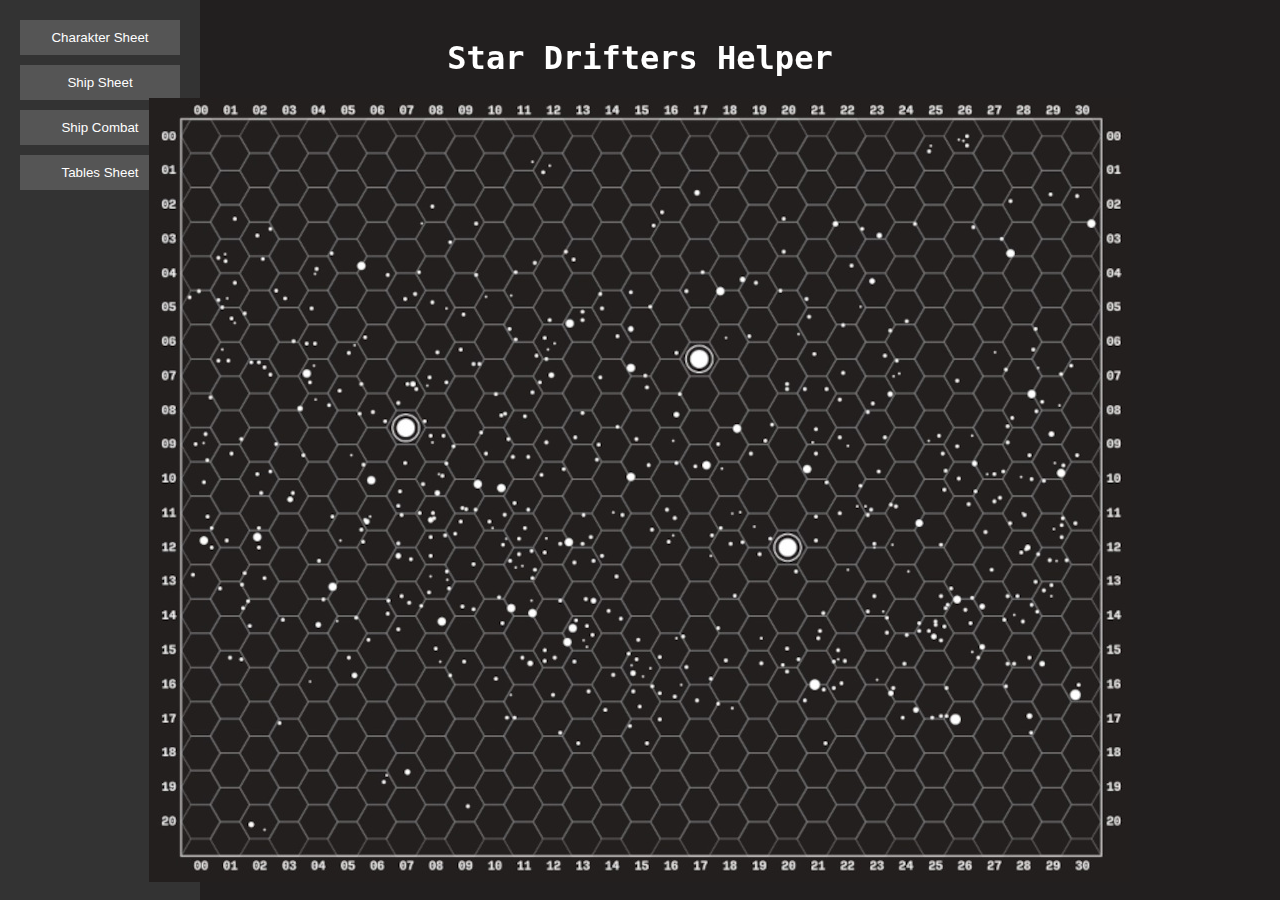
==== index.html @ e23588c6 "ship sheet added" ====
<!DOCTYPE html>
<html lang="de">
  <head>
    <meta charset="UTF-8" />
    <meta name="viewport" content="width=device-width, initial-scale=1.0" />
    <title>Star Drifters Helper</title>
    <link rel="stylesheet" href="styles.css" />
  </head>
  <body>
    <div class="menu-bar">
      <button class="menu-btn" data-sheet="charSheet">Charakter Sheet</button>
      <button class="menu-btn" data-sheet="shipSheet">Ship Sheet</button>
      <button class="menu-btn" data-sheet="shipCombat">Ship Combat</button>
      <button class="menu-btn" data-sheet="tablesSheet">Tables Sheet</button>
    </div>

    <div id="charSheet" class="sheet-window">
      <!-- Inhalt für das Charakter Sheet -->
      <div id="head">
        <div id="titel">
          <span>Star Drifter</span>
        </div>
        <div class="charname">
          <label for="charName">NAME:</label>
          <input type="text" id="charName" name="charName" />
        </div>
        <div id="sheetTitel">
          <span>Character Sheet</span>
        </div>
      </div>

      <!-- Health Abschnitt -->
      <div class="char-section">
        <div class="health">
          <div class="char-values" data-group="health">
            <div id="healthmarker"></div>
          </div>
        </div>
      </div>

      <!-- Mind & Destiny Abschnitt -->
      <div class="mind-destiny">
        <!-- Mind Abschnitt -->
        <div class="char-values" data-group="mind">
          <div id="mindmarker"></div>
        </div>

        <!-- Destiny Abschnitt -->
        <div class="char-values" data-group="destiny">
          <div id="destinymarker"></div>
        </div>
      </div>

      <!-- Notoriety, Weapons & Auxilliary Abschnitt -->
      <div class="notoriety-weapons-auxilliary">
        <div class="notoriety-weapons">
          <div class="char-values" data-group="notoriety">
            <div id="notorietymarker"></div>
          </div>
          <div class="weapons">
            <div class="weapon-input">
              <input type="text" id="weaponA" name="weaponA" />
              <input type="text" id="weaponB" name="weaponB" />
            </div>
            <div id="defaultWeaponMarker"></div>
            <div id="weaponAMarker"></div>
            <div id="weaponBMarker"></div>
          </div>
        </div>
        <div class="auxilliary">
          <div class="auxNameInputs">
            <input type="text" id="auxilliaryA" name="auxilliaryA" />
            <input type="text" id="auxilliaryB" name="auxilliaryB" />
            <input type="text" id="auxilliaryC" name="auxilliaryC" />
            <input type="text" id="auxilliaryD" name="auxilliaryD" />
            <input type="text" id="auxilliaryE" name="auxilliaryE" />
          </div>
          <div class="auxEventInputs">
            <input type="text" id="auxilliaryEventA" name="auxilliaryEventA" />
            <input type="text" id="auxilliaryEventB" name="auxilliaryEventB" />
            <input type="text" id="auxilliaryEventC" name="auxilliaryEventC" />
            <input type="text" id="auxilliaryEventD" name="auxilliaryEventD" />
            <input type="text" id="auxilliaryEventE" name="auxilliaryEventE" />
          </div>
        </div>
      </div>
      <div class="lucre">
        <div id="lucremarkerA"></div>
        <div id="lucremarkerB"></div>
        <div id="lucremarkerC"></div>
      </div>
      <div class="starpoints">
        <div id="starpointsmarkerA"></div>
        <div id="starpointsmarkerB"></div>
      </div>
    </div>

    <div id="shipSheet" class="sheet-window">
      <!-- Inhalt für das Ship Sheet -->
      <div class="shipsheet">
        <input type="text" id="shipname" />
        <div id="hulldmgMarker"></div>
        <div id="cannonsMarker"></div>
        <div id="thrusterMarker"></div>
        <div id="fuelcellMarker"></div>
        <div class="soiHexInputs">
          <input type="text" id="soiHexInputA" />
          <input type="text" id="soiHexInputB" />
          <input type="text" id="soiHexInputC" />
          <input type="text" id="soiHexInputD" />
          <input type="text" id="soiHexInputE" />
        </div>
        <div class="soiNameInputs">
          <input type="text" id="soiNameInputA" />
          <input type="text" id="soiNameInputB" />
          <input type="text" id="soiNameInputC" />
          <input type="text" id="soiNameInputD" />
          <input type="text" id="soiNameInputE" />
        </div>
        <div class="soiEventNrInputs">
          <input type="text" id="soiEventNrInputA" />
          <input type="text" id="soiEventNrInputB" />
          <input type="text" id="soiEventNrInputC" />
          <input type="text" id="soiEventNrInputD" />
          <input type="text" id="soiEventNrInputE" />
        </div>
      </div>
    </div>

    <div id="shipCombat" class="sheet-window">
      <!-- Inhalt für Ship Combat -->
    </div>

    <div id="tablesSheet" class="sheet-window">
      <!-- Inhalt für Tables Sheet -->
    </div>

    <div id="hexfield">
      <h1>Star Drifters Helper</h1>
      <img src="img/grid.jpg" alt="Hexfeld" />
      <div id="marker"></div>
    </div>

    <div id="contextMenu" class="context-menu" style="display: none">
      <ul>
        <li id="placeShip">Positioniere Raumschiff</li>
        <li id="placeStation">Positioniere Point of Interest</li>
        <!-- Weitere Menüpunkte hier hinzufügen -->
      </ul>
    </div>

    <script src="script.js"></script>
  </body>
</html>
---- styles.css ----
body,
      html {
        font-family: monospace;
        font-size: large;
        height: 100%;
        margin: 0;
        display: flex;
        justify-content: center;
        align-items: center;
        background-color: #221f1f;
        overflow: hidden;
      }
      #hexfield {
        position: absolute;
        cursor: pointer;
        display: flex;
        flex-wrap: wrap;
        justify-content: center;
        color: white;     
      }
      #marker {
        position: absolute;
        width: 60px;
        height: 60px;
        background-image: url("./img/spaceship.png");
        background-size: cover;
        visibility: hidden;
        pointer-events: none;
      }

      #healthmarker {
        position: absolute;
        width: 80px;
        height: 80px;
        background-image: url("./img/marker.png");
        background-size: cover;
        visibility: hidden;
        pointer-events: none;
      }

      #mindmarker {
        position: absolute;
        width: 30px;
        height: 30px;
        background-image: url("./img/marker.png");
        background-size: cover;
        visibility: hidden;
        pointer-events: none;
      }

      #destinymarker {
        position: absolute;
        width: 30px;
        height: 30px;
        background-image: url("./img/marker.png");
        background-size: cover;
        visibility: hidden;
        pointer-events: none;
      }

      #notorietymarker {
        position: absolute;
        width: 30px;
        height: 30px;
        background-image: url("./img/marker.png");
        background-size: cover;
        visibility: hidden;
        pointer-events: none;
      }

      #defaultWeaponMarker {
        position: absolute;
        width: 30px;
        height: 30px;
        background-image: url("./img/marker.png");
        background-size: cover;
        visibility: hidden;
        pointer-events: none;
      }

      #weaponAMarker {
        position: absolute;
        width: 30px;
        height: 30px;
        background-image: url("./img/marker.png");
        background-size: cover;
        visibility: hidden;
        pointer-events: none;
      }

      #weaponBMarker {
        position: absolute;
        width: 30px;
        height: 30px;
        background-image: url("./img/marker.png");
        background-size: cover;
        visibility: hidden;
        pointer-events: none;
      }

      #lucremarkerA {
        position: absolute;
        width: 30px;
        height: 30px;
        background-image: url("./img/marker.png");
        background-size: cover;
        visibility: hidden;
        pointer-events: none;
      }

      #lucremarkerB {
        position: absolute;
        width: 30px;
        height: 30px;
        background-image: url("./img/marker.png");
        background-size: cover;
        visibility: hidden;
        pointer-events: none;
      }

      #lucremarkerC {
        position: absolute;
        width: 30px;
        height: 30px;
        background-image: url("./img/marker.png");
        background-size: cover;
        visibility: hidden;
        pointer-events: none; 
      }

      #starpointsmarkerA {
        position: absolute;
        width: 30px;
        height: 30px;
        background-image: url("./img/marker.png");
        background-size: cover;
        visibility: hidden;
        pointer-events: none; 
      }

      #starpointsmarkerB {
        position: absolute;
        width: 30px;
        height: 30px;
        background-image: url("./img/marker.png");
        background-size: cover;
        visibility: hidden;
        pointer-events: none; 
      }

      .context-menu {
        position: absolute;
        z-index: 1000;
        width: 200px;
        background: white;
        border: 1px solid #ccc;
        box-shadow: 2px 2px 5px #888;
      }
      
      .context-menu ul {
        list-style: none;
        padding: 0;
        margin: 0;
      }
      
      .context-menu ul li {
        padding: 10px;
        cursor: pointer;
      }
      
      .context-menu ul li:hover {
        background-color: #f7f7f7;
      }
      
      .menu-bar {
        position: fixed;
        left: 0;
        top: 0;
        width: 200px; /* Breite der Menüleiste */
        height: 100%;
        background-color: #333; /* Hintergrundfarbe der Menüleiste */
        padding: 20px;
        box-sizing: border-box;
      }
      
      .menu-btn {
        display: block;
        padding: 10px;
        margin-bottom: 10px;
        color: white;
        background-color: #555;
        border: none;
        width: 100%;
        box-sizing: border-box;
        cursor: pointer;
      }
      
      .menu-btn:hover {
        background-color: #777;
      }
      
      .sheet-window {
        display: none; /* standardmäßig versteckt */
        position: fixed;
        left: 50%;
        top: 50%;
        transform: translate(-50%, -50%);
        width: 720px;
        height: 80%;
        background-color: white;
        border: 1px solid #ccc;
        box-shadow: 2px 2px 10px rgba(0,0,0,0.5);
        padding: 20px;
        box-sizing: border-box;
        z-index: 10;
        overflow: auto; /* Falls der Inhalt zu groß ist */
      }
      
      #head {
        width: 660px;
        display: flex;
        justify-content: space-between;
      }

      .sheet-window .health {
        background-image: url('./img/health.png');
        background-size: cover;
        position: relative;
        height: 260px;
        width: 676px;
      }

      
      .mind-destiny {
        display: flex;   
        width: 100%;  
      }

      .char-values[data-group="mind"] {
        flex: 1;
        background-image: url('./img/mind.png');
        background-size: cover;
        position: relative;
        height: 100px;
        width: 50%;
      }

      .char-values[data-group="destiny"] {
        flex: 1;
        background-image: url('./img/destiny.png');
        background-size: cover;
        position: relative;
        height: 100px;
        width: 50%;
      }

      .notoriety-weapons-auxilliary {
        display: flex;   
        width: 100%;  
      }

      .notoriety-weapons {
        display: flex;
        flex-direction: column;
        width: 50%;
        padding-left: 1px;
      }

      .char-values[data-group="notoriety"] {
        background-image: url('./img/notoriety.png');
        background-size: cover;
        position: relative;
        height: 100px;
        width: 100%;
      }
      
      .weapons {
        display: flex;
        flex-direction: column;
        margin-left: 1px;
        background-image: url('./img/weapons.png');
        background-size: cover;
        position: relative;
        height: 164px;
        width: 100%;
      }

      .weapon-input {
        position: relative;
        top: 64%;
        left: 26.5%;
        transform: translate(-50%, -50%);
        gap: 17px;
        display: flex;
        flex-direction: column;
        width: 36%;
      }

      .auxilliary {
        background-image: url('./img/auxilliary.png');
        background-size: cover;
        position: relative;
        display: flex;
        flex-direction: row;
        width: 48.9%;
        height: 263px;
      }

      .auxNameInputs {
        position: relative;
        top: 68%;
        left: 30%;
        transform: translate(-50%, -50%);
        gap: 21px;
        display: flex;
        flex-direction: column;
        width: 42%;
      }

      .auxEventInputs {
        position: relative;
        top: 68%;
        left: 41%;
        transform: translate(-50%, -50%);
        gap: 21px;
        display: flex;
        flex-direction: column;
        width: 16%;
      }

      .lucre {
        background-image: url('./img/lucre.png');
        background-size: cover;
        position: relative;
        height: 144px;
        width: 99%;
        margin-left: 2px;
      }

      .starpoints {
        background-image: url('./img/starpoints.png');
        background-size: cover;
        position: relative;
        height: 87px;
        width: 99%;
        margin-left: 2px;
      }

      .shipsheet {
        background-image: url('./img/shipsheet.png');
        background-size: cover;
        position: relative;
        height: 925px;
        width: 680px;
        margin-top: 2px;
      }
      
      #shipname {
        position: relative;
        top: 1.2%;
        left: 57%;
        transform: translate(-50%, -50%);
        font-size: 14px;
        text-align: left;
        font-family: monospace;
      }

      #hulldmgMarker {
        position: absolute;
        width: 90px;
        height: 90px;
        background-image: url("./img/marker.png");
        background-size: cover;
        visibility: hidden;
        pointer-events: none;
      }

      #cannonsMarker {
        position: absolute;
        width: 90px;
        height: 90px;
        background-image: url("./img/marker.png");
        background-size: cover;
        visibility: hidden;
        pointer-events: none;
      }
      
      #thrusterMarker {
        position: absolute;
        width: 90px;
        height: 90px;
        background-image: url("./img/marker.png");
        background-size: cover;
        visibility: hidden;
        pointer-events: none;
      }

      #fuelcellMarker {
        position: absolute;
        width: 30px;
        height: 30px;
        background-image: url("./img/marker.png");
        background-size: cover;
        visibility: hidden;
        pointer-events: none;
      }

      .soiHexInputs {
        position: relative;
        top: 84%;
        left: 14.5%;
        transform: translate(-50%, -50%);
        gap: 17px;
        display: flex;
        flex-direction: column;
        width: 55px;
      }

      .soiNameInputs {
        position: relative;
        top: 64.8%;
        left: 35.9%;
        transform: translate(-50%, -50%);
        gap: 17px;
        display: flex;
        flex-direction: column;
        width: 120px;
      }

      .soiEventNrInputs {
        position: relative;
        top: 45.5%;
        left: 59.5%;
        transform: translate(-50%, -50%);
        gap: 17px;
        display: flex;
        flex-direction: column;
        width: 55px;
      }
      
      .char-section label {
        display: block;
        margin-bottom: 5px;
      }
      
      .char-section .char-values {
        position: relative;

        
      }
      
      .char-section .char-value {
        display: inline-block;
        margin-right: 10px;
        padding: 5px;
        border: 2px solid transparent;
        border-radius: 50%;
        cursor: pointer;
      }
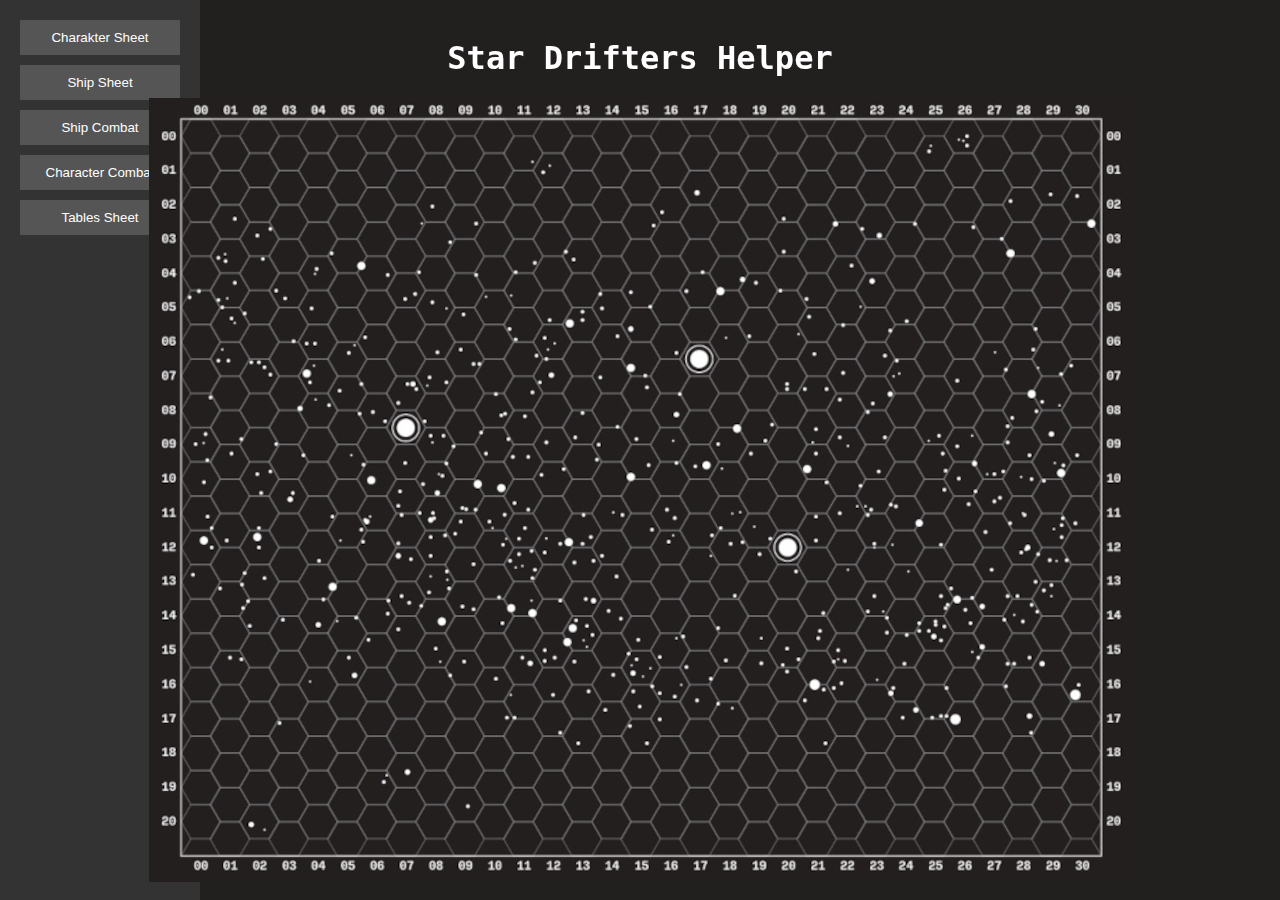
==== commit 52e2a8a9: "char & ship sheets finished, combat sheets prepared" ====
--- a/index.html
+++ b/index.html
@@ -11,6 +11,9 @@
       <button class="menu-btn" data-sheet="charSheet">Charakter Sheet</button>
       <button class="menu-btn" data-sheet="shipSheet">Ship Sheet</button>
       <button class="menu-btn" data-sheet="shipCombat">Ship Combat</button>
+      <button class="menu-btn" data-sheet="characterCombat">
+        Character Combat
+      </button>
       <button class="menu-btn" data-sheet="tablesSheet">Tables Sheet</button>
     </div>
 
@@ -127,8 +130,11 @@
       </div>
     </div>
 
-    <div id="shipCombat" class="sheet-window">
+    <div id="shipCombat" class="combatSheet">
       <!-- Inhalt für Ship Combat -->
+    </div>
+    <div id="characterCombat" class="combatSheet">
+      <!-- Inhalt für Character Combat -->
     </div>
 
     <div id="tablesSheet" class="sheet-window">
@@ -143,8 +149,8 @@
 
     <div id="contextMenu" class="context-menu" style="display: none">
       <ul>
-        <li id="placeShip">Positioniere Raumschiff</li>
-        <li id="placeStation">Positioniere Point of Interest</li>
+        <li id="placeShip">Place Spaceship</li>
+        <li id="placeSoiMarker">Place Point of Interest</li>
         <!-- Weitere Menüpunkte hier hinzufügen -->
       </ul>
     </div>
--- a/styles.css
+++ b/styles.css
@@ -26,6 +26,15 @@
         background-size: cover;
         visibility: hidden;
         pointer-events: none;
+      }
+
+      .soiMarker {
+        position: absolute;
+        width: 30px;
+        height: 30px;
+        background-image: url("./img/soiMarker.png");
+        background-size: cover;
+        visibility: visible;
       }
 
       #healthmarker {
@@ -202,7 +211,7 @@
       .sheet-window {
         display: none; /* standardmäßig versteckt */
         position: fixed;
-        left: 50%;
+        left: 30%;
         top: 50%;
         transform: translate(-50%, -50%);
         width: 720px;
@@ -215,6 +224,23 @@
         z-index: 10;
         overflow: auto; /* Falls der Inhalt zu groß ist */
       }
+
+      .combatSheet {
+        display: none; /* standardmäßig versteckt */
+        position: fixed;
+        left: 70%;
+        top: 50%;
+        transform: translate(-50%, -50%);
+        width: 720px;
+        height: 80%;
+        background-color: white;
+        border: 1px solid #ccc;
+        box-shadow: 2px 2px 10px rgba(0,0,0,0.5);
+        padding: 20px;
+        box-sizing: border-box;
+        z-index: 10;
+        overflow: auto; /* Falls der Inhalt zu groß ist */
+      }
       
       #head {
         width: 660px;
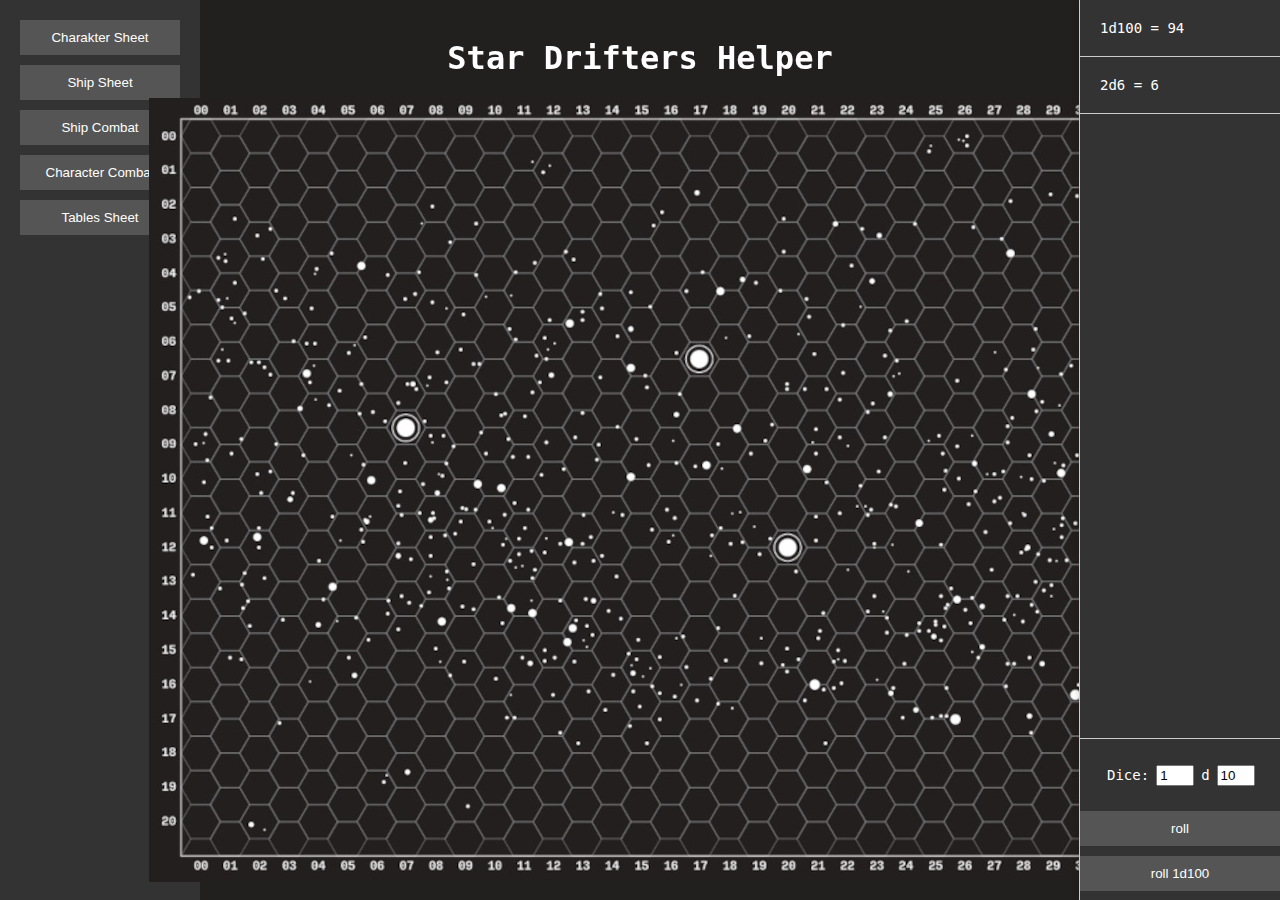
==== commit b357cb85: "dice roll handling" ====
--- a/index.html
+++ b/index.html
@@ -132,13 +132,21 @@
 
     <div id="shipCombat" class="combatSheet">
       <!-- Inhalt für Ship Combat -->
+      <div class="enemyShips"></div>
+      <button id="addEnemyShip">+ Enemy Ship</button>
     </div>
     <div id="characterCombat" class="combatSheet">
+      <div class="enemies"></div>
+      <button id="addEnemy">+ Enemy</button>
       <!-- Inhalt für Character Combat -->
     </div>
 
-    <div id="tablesSheet" class="sheet-window">
-      <!-- Inhalt für Tables Sheet -->
+    <div id="log" class="sheet-window">
+      <!-- Inhalt für log Sheet -->
+    </div>
+
+    <div id="tutorial" class="sheet-window">
+      <!-- Inhalt für tutorial Sheet -->
     </div>
 
     <div id="hexfield">
@@ -155,6 +163,39 @@
       </ul>
     </div>
 
-    <script src="script.js"></script>
+    <div class="diceroller">
+      <ul class="diceoutput">
+        <li class="diceoutputitem">1d100 = 94</li>
+        <li class="diceoutputitem">2d6 = 6</li>
+      </ul>
+      <div class="dicemenu">
+        <div class="diceinputs">
+          <label class="dicelabel" for="diceamount" id="diceamountLabel"
+            >Dice:
+          </label>
+          <input
+            class="diceinput"
+            type="text"
+            id="diceamount"
+            placeholder="1"
+            value="1"
+          />
+          <label class="dicelabel" for="dicetype" id="diceamountLabel"
+            >d
+          </label>
+          <input
+            class="diceinput"
+            type="text"
+            id="dicetype"
+            placeholder="10"
+            value="10"
+          />
+        </div>
+        <button class="dice-btn" id="roll">roll</button>
+        <button class="dice-btn" id="rolld100">roll 1d100</button>
+      </div>
+    </div>
+
+    <script type="module" src="script.js"></script>
   </body>
 </html>
--- a/styles.css
+++ b/styles.css
@@ -431,6 +431,130 @@
         pointer-events: none;
       }
 
+      .enemyShipWeaponMarker {
+        position: absolute;
+        width: 30px;
+        height: 30px;
+        background-image: url("./img/marker.png");
+        background-size: cover;
+        visibility: hidden;
+        pointer-events: none;}
+
+      .enemyShipDamageMarker {
+        position: absolute;
+        width: 90px;
+        height: 90px;
+        background-image: url("./img/marker.png");
+        background-size: cover;
+        visibility: hidden;
+        pointer-events: none;
+      }
+
+      .deleteEnemyShipBtn {
+        position: relative;
+        top: 0.5%;
+        left: 96.5%;
+        transform: translate(-50%, -50%);
+        font-size: 14px;
+        text-align: left;
+        font-family: monospace;
+      }
+
+      .enemyShip {
+        background-image: url('./img/shipCombat.png');
+        background-size: cover;
+        position: relative;
+        height: 330px;
+        width: 680px;
+        margin-top: 2px;
+      }
+
+      .deleteEnemyBtn {
+        position: relative;
+        top: 0.5%;
+        left: 96.5%;
+        transform: translate(-50%, -50%);
+        font-size: 14px;
+        text-align: left;
+        font-family: monospace;
+      }
+
+      .enemyProwessInput {
+        position: relative;
+        top: 70%;
+        left: 19.5%;
+        transform: translate(-50%, -50%);
+        gap: 17px;
+        display: flex;
+        flex-direction: column;
+        width: 28px;
+        height: 24px;
+      }
+
+      .enemyNameInput {
+        position: relative;
+        top: 23.3%;
+        left: 81%;
+        transform: translate(-50%, -50%);
+        gap: 17px;
+        display: flex;
+        flex-direction: column;
+        width: 150px;
+        height: 20px;
+      }
+
+      .enemyWeaponMarker {
+        position: absolute;
+        width: 30px;
+        height: 30px;
+        background-image: url("./img/marker.png");
+        background-size: cover;
+        visibility: hidden;
+        pointer-events: none;}
+
+      .enemyDamageMarker {
+        position: absolute;
+        width: 90px;
+        height: 90px;
+        background-image: url("./img/marker.png");
+        background-size: cover;
+        visibility: hidden;
+        pointer-events: none;
+      }
+
+      .enemy {
+        background-image: url('./img/characterCombat.png');
+        background-size: cover;
+        position: relative;
+        height: 280px;
+        width: 680px;
+        margin-top: 2px;
+      }
+
+      .enemyShipProwessInput {
+        position: relative;
+        top: 69%;
+        left: 20.5%;
+        transform: translate(-50%, -50%);
+        gap: 17px;
+        display: flex;
+        flex-direction: column;
+        width: 28px;
+        height: 24px;
+      }
+
+      .enemyShipNameInput {
+        position: relative;
+        top: 18%;
+        left: 83%;
+        transform: translate(-50%, -50%);
+        gap: 17px;
+        display: flex;
+        flex-direction: column;
+        width: 150px;
+        height: 20px;
+      }
+
       .soiHexInputs {
         position: relative;
         top: 84%;
@@ -482,4 +606,79 @@
         border: 2px solid transparent;
         border-radius: 50%;
         cursor: pointer;
-      }   
+      }
+
+      .diceroller {
+        position: fixed; /* Fixiert das Element an einer Position auf dem Bildschirm */
+        top: 0; /* Startet oben auf dem Bildschirm */
+        right: 0; /* Platziert das Element am rechten Rand des Bildschirms */
+        width: 200px; /* Breite des Elements */
+        height: 100%; /* Höhe des Elements, um es auf volle Bildschirmhöhe zu strecken */
+        background-color: #333; /* Hintergrundfarbe des Elements */
+        border-left: 1px solid #ccc; /* Trennlinie zur linken Seite */
+        box-shadow: -2px 0 5px rgba(0,0,0,0.1); /* Schattenwurf nach links */
+        z-index: 1000; /* Stellt sicher, dass es über anderen Elementen liegt */
+        overflow-y: auto; /* Ermöglicht das Scrollen, wenn der Inhalt länger als der Bildschirm ist */
+      }
+      
+      .diceinputs {
+        display: flex;
+        flex-direction: row;
+        align-items: center;
+        padding: 20px;
+        box-sizing: border-box;
+      }
+
+      .diceinput {
+        display: flex;
+        flex-direction: column;
+        align-items: center;
+        width: 30px;
+      }
+
+      .dicelabel {
+        font-size: 14px;
+        margin-bottom: 5px;
+        color: #ffffff;
+        padding: 3px;
+        margin-right: 4px;
+        margin-left: 4px;
+        margin-top: 5px;
+      }
+
+      .dice-btn {
+        display: block;
+        padding: 10px;
+        margin-bottom: 10px;
+        color: white;
+        background-color: #555;
+        border: none;
+        width: 100%;
+        box-sizing: border-box;
+        cursor: pointer;
+      }
+
+      .diceroller ul.diceoutput {
+        list-style-type: none; /* Entfernt Bulletpunkte der Liste */
+        overflow-y: auto;
+        padding: 0; /* Entfernt den Innenabstand */
+        margin: 0; /* Entfernt den Außenabstand */
+        height: 82%;
+        border-bottom: 1px solid #ccc;
+      }
+      
+      .diceroller .dicemenu {
+        /* Stilisierung für das Menü, falls benötigt */
+      }
+
+      .diceoutputitem {
+        font-size: 14px;
+        color: #ffffff;
+        display: flex;
+        flex-direction: row;
+        align-items: center;
+        padding: 20px;
+        box-sizing: border-box;
+        border-bottom: 1px solid #ccc;
+      }
+      
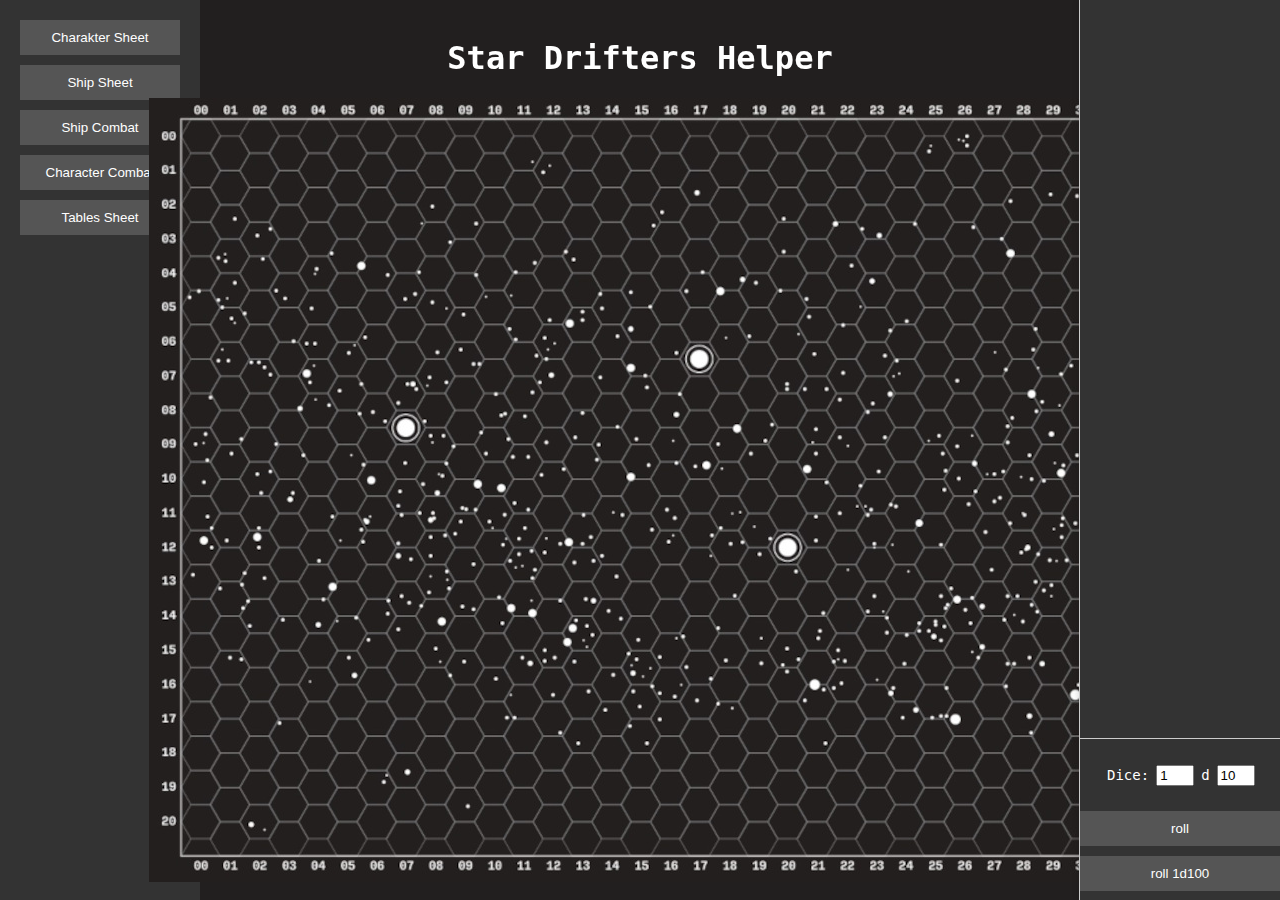
==== commit 872a10b7: "removed placeholder li" ====
--- a/index.html
+++ b/index.html
@@ -164,10 +164,7 @@
     </div>
 
     <div class="diceroller">
-      <ul class="diceoutput">
-        <li class="diceoutputitem">1d100 = 94</li>
-        <li class="diceoutputitem">2d6 = 6</li>
-      </ul>
+      <ul class="diceoutput"></ul>
       <div class="dicemenu">
         <div class="diceinputs">
           <label class="dicelabel" for="diceamount" id="diceamountLabel"
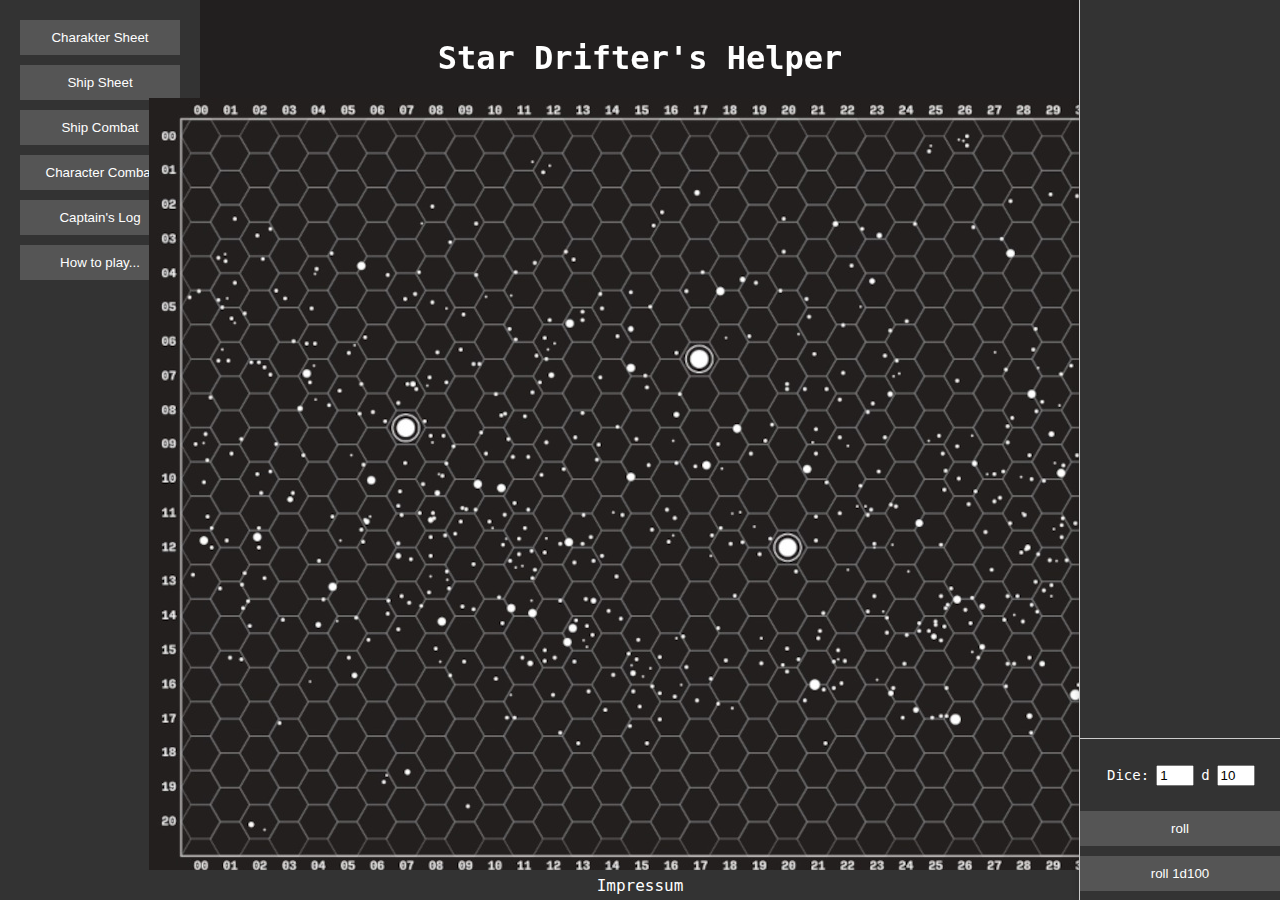
==== commit 31528505: "added diceroller, log and tutorial" ====
--- a/index.html
+++ b/index.html
@@ -3,7 +3,7 @@
   <head>
     <meta charset="UTF-8" />
     <meta name="viewport" content="width=device-width, initial-scale=1.0" />
-    <title>Star Drifters Helper</title>
+    <title>Star Drifter's Helper</title>
     <link rel="stylesheet" href="styles.css" />
   </head>
   <body>
@@ -14,7 +14,8 @@
       <button class="menu-btn" data-sheet="characterCombat">
         Character Combat
       </button>
-      <button class="menu-btn" data-sheet="tablesSheet">Tables Sheet</button>
+      <button class="menu-btn" data-sheet="log">Captain's Log</button>
+      <button class="menu-btn" data-sheet="tutorial">How to play...</button>
     </div>
 
     <div id="charSheet" class="sheet-window">
@@ -133,24 +134,98 @@
     <div id="shipCombat" class="combatSheet">
       <!-- Inhalt für Ship Combat -->
       <div class="enemyShips"></div>
-      <button id="addEnemyShip">+ Enemy Ship</button>
+      <button class="addCombatant" id="addEnemyShip">+ Enemy Ship</button>
     </div>
     <div id="characterCombat" class="combatSheet">
       <div class="enemies"></div>
-      <button id="addEnemy">+ Enemy</button>
+      <button class="addCombatant" id="addEnemy">+ Enemy</button>
       <!-- Inhalt für Character Combat -->
     </div>
 
     <div id="log" class="sheet-window">
       <!-- Inhalt für log Sheet -->
+      <ul class="loglist"></ul>
+      <div class="logMenu">
+        <div class="logInputs">
+          <label for="logEventInput" class="logInputLabel">Event: </label>
+          <input type="text" id="logEventInput" />
+          <label for="logInput" class="logInputLabel">Notes: </label>
+          <input type="text" id="logInput" />
+        </div>
+        <div class="logButtons">
+          <button class="logBtn" id="exportLogBtn">Export Log as txt</button>
+          <button class="logBtn" id="logBtn">Enter Logentry</button>
+        </div>
+      </div>
     </div>
 
     <div id="tutorial" class="sheet-window">
       <!-- Inhalt für tutorial Sheet -->
+      <h2>
+        Welcome to the unofficial Companion Web App for "Star Drifter" by Ken
+        Kennedy!
+      </h2>
+      <p>
+        If you want to play the game, you need to buy Star Drifter by Ken
+        Kennedy either as PDF or Softcover on
+        <a
+          href="https://preview.drivethrurpg.com/en/product/432244/star-drifter"
+          target="_blank"
+          rel="noopener noreferrer"
+          >DriveThruRPG</a
+        >.
+      </p>
+      <p>
+        This web application is designed as an aid for playing the exciting game
+        of Star Drifter. It allows you to conveniently track your progress,
+        manage character and ship stats, and record the thrilling encounters and
+        battles that unfold during your adventures.
+      </p>
+
+      <h2>Here's a quick guide to get you started:</h2>
+      <ul>
+        <li>
+          <strong>Character & Spaceship:</strong> Keep tabs on your character's
+          prowess and your ship's capabilities by logging their attributes and
+          stats on their respective sheets. Additionally, you can right-click on
+          the star map to place markers for your spaceship or Sectors of
+          Interest, allowing for easy navigation and tracking of key locations.
+        </li>
+
+        <li>
+          <strong>Combat Sheets:</strong> Engage in battles with confidence,
+          knowing you can mark each encounter's outcomes, strategies, and
+          tactics used on the combat sheet.
+        </li>
+        <li>
+          <strong>Persistence:</strong> Our app uses browser localStorage to
+          keep your data safe and sound. This means that everything you input
+          into the app will be saved, and your game progress is preserved even
+          after you close your browser. Just make sure cookies are enabled in
+          your browser settings to ensure the storage works correctly.
+        </li>
+        <li>
+          <strong>Logbook Export:</strong> Want to keep a permanent record of
+          your Star Drifter escapades? The logbook feature allows you to export
+          your entries into a .txt file, making it easy to document your journey
+          and share it with fellow drifters.
+        </li>
+        <li>
+          <strong>Reset Game:</strong> Ready to start a new adventure? Clicking
+          on "reset game" will clear all data from the app's memory. Please note
+          that this action is irreversible, so be sure to export your logbook if
+          you wish to save your game's history before starting anew.
+        </li>
+      </ul>
+
+      <p>
+        Enjoy your journey through the Star Drifter universe, and may the stars
+        guide you to victory!
+      </p>
     </div>
 
     <div id="hexfield">
-      <h1>Star Drifters Helper</h1>
+      <h1>Star Drifter's Helper</h1>
       <img src="img/grid.jpg" alt="Hexfeld" />
       <div id="marker"></div>
     </div>
@@ -158,7 +233,7 @@
     <div id="contextMenu" class="context-menu" style="display: none">
       <ul>
         <li id="placeShip">Place Spaceship</li>
-        <li id="placeSoiMarker">Place Point of Interest</li>
+        <li id="placeSoiMarker">Place Sector of Interest</li>
         <!-- Weitere Menüpunkte hier hinzufügen -->
       </ul>
     </div>
@@ -192,7 +267,12 @@
         <button class="dice-btn" id="rolld100">roll 1d100</button>
       </div>
     </div>
-
-    <script type="module" src="script.js"></script>
+    <footer>
+      <a href="./impressum.html" target="_blank" rel="noopener noreferrer"
+        >Impressum</a
+      >
+    </footer>
+
+    <script defer type="module" src="script.js"></script>
   </body>
 </html>
--- a/styles.css
+++ b/styles.css
@@ -9,7 +9,48 @@
         align-items: center;
         background-color: #221f1f;
         overflow: hidden;
-      }
+        color: #ffffff;
+      }
+
+      /* Stellen Sie sicher, dass das HTML und BODY-Element mindestens so hoch wie der Viewport sind */
+html, body {
+  min-height: 100%;
+  margin: 0;
+  padding: 0;
+}
+
+/* Container für den gesamten Inhalt, um Platz für den Footer zu machen */
+.body-container {
+  margin-bottom: 30px; /* Höhe des Footers */
+}
+
+/* Der Footer selbst */
+footer {
+  position: fixed; /* Fixiert den Footer am unteren Rand des Bildschirms */
+  left: 0;
+  bottom: 0;
+  width: 100%;
+  height: 30px; /* Die Höhe Ihres Footers */
+  background-color: #333; /* Die Hintergrundfarbe Ihres Footers */
+  color: white; /* Die Textfarbe Ihres Footers */
+  display: flex;
+  justify-content: center; /* Zentriert den Inhalt des Footers horizontal */
+  align-items: center; /* Zentriert den Inhalt des Footers vertikal */
+  z-index: 100; /* Stellt sicher, dass der Footer über anderen Elementen liegt */
+}
+
+/* Link-Stil im Footer */
+a {
+  color: white; /* oder jede andere gewünschte Farbe */
+  text-decoration: none; /* Entfernt die Unterstreichung von Links */
+}
+
+/* Link-Stil im Footer beim Hovern */
+a:hover {
+  text-decoration: underline; /* Fügt eine Unterstreichung beim Hovern hinzu */
+}
+
+
       #hexfield {
         position: absolute;
         cursor: pointer;
@@ -161,9 +202,9 @@
         position: absolute;
         z-index: 1000;
         width: 200px;
-        background: white;
+        background: #333;
         border: 1px solid #ccc;
-        box-shadow: 2px 2px 5px #888;
+        box-shadow: 2px 2px 5px #494949;
       }
       
       .context-menu ul {
@@ -178,7 +219,7 @@
       }
       
       .context-menu ul li:hover {
-        background-color: #f7f7f7;
+        background-color: #3a3a3a;
       }
       
       .menu-bar {
@@ -233,7 +274,7 @@
         transform: translate(-50%, -50%);
         width: 720px;
         height: 80%;
-        background-color: white;
+        background-color: #333;
         border: 1px solid #ccc;
         box-shadow: 2px 2px 10px rgba(0,0,0,0.5);
         padding: 20px;
@@ -467,6 +508,22 @@
         height: 330px;
         width: 680px;
         margin-top: 2px;
+      }
+
+      .addCombatant {
+        display: block;
+        padding: 10px;
+        margin-bottom: 10px;
+        color: white;
+        background-color: #555;
+        border: none;
+        width: 100%;
+        box-sizing: border-box;
+        cursor: pointer;
+      }
+
+      .addCombatant:hover {
+        background-color: #777;
       }
 
       .deleteEnemyBtn {
@@ -607,6 +664,87 @@
         border-radius: 50%;
         cursor: pointer;
       }
+
+
+      #log {
+        background-color: #333;
+        color: white;
+        padding: 20px;
+        box-sizing: border-box;
+        overflow-y: auto;
+      }
+
+      #logEventInput {
+        position: relative;
+        width: 40px;
+      }
+
+      #logInput {
+        width: 70%;      
+      }
+
+      .loglist {
+        list-style-type: none; /* Entfernt Bulletpunkte der Liste */
+        overflow-y: auto;
+        padding: 0; /* Entfernt den Innenabstand */
+        margin: 0; /* Entfernt den Außenabstand */
+        height: 83%;
+        border-bottom: 1px solid #ccc;
+      }
+
+      .logentry {
+        font-size: 14px;
+        color: #ffffff;
+        display: flex;
+        flex-direction: row;
+        align-items: left;
+        padding: 5px;
+        box-sizing: border-box;
+      }
+
+      .logMenu {
+        display: flex;
+        flex-direction: column;
+        align-items: left;
+        padding: 20px;
+        box-sizing: border-box;
+      }
+
+
+
+      .logBtn {
+        display: block;
+        padding: 10px;
+        margin: 5px;
+        color: white;
+        background-color: #555;
+        border: none;
+        width: 20%;
+        box-sizing: border-box;
+        cursor: pointer;
+      }
+
+      .logBtn:hover {
+        background-color: #777;
+      }
+
+      .logButtons {
+        display: flex;
+        flex-direction: row;
+        padding: 10px;
+        width: 100%;
+        justify-content: center;
+      }
+
+      #tutorial {
+        background-color: #333;
+        color: white;
+        padding: 20px;
+        box-sizing: border-box;
+        overflow-y: auto;
+        align-items: center;
+      }
+
 
       .diceroller {
         position: fixed; /* Fixiert das Element an einer Position auf dem Bildschirm */
@@ -658,6 +796,10 @@
         cursor: pointer;
       }
 
+      .dice-btn:hover {
+        background-color: #777;
+      }
+
       .diceroller ul.diceoutput {
         list-style-type: none; /* Entfernt Bulletpunkte der Liste */
         overflow-y: auto;
@@ -666,10 +808,7 @@
         height: 82%;
         border-bottom: 1px solid #ccc;
       }
-      
-      .diceroller .dicemenu {
-        /* Stilisierung für das Menü, falls benötigt */
-      }
+
 
       .diceoutputitem {
         font-size: 14px;
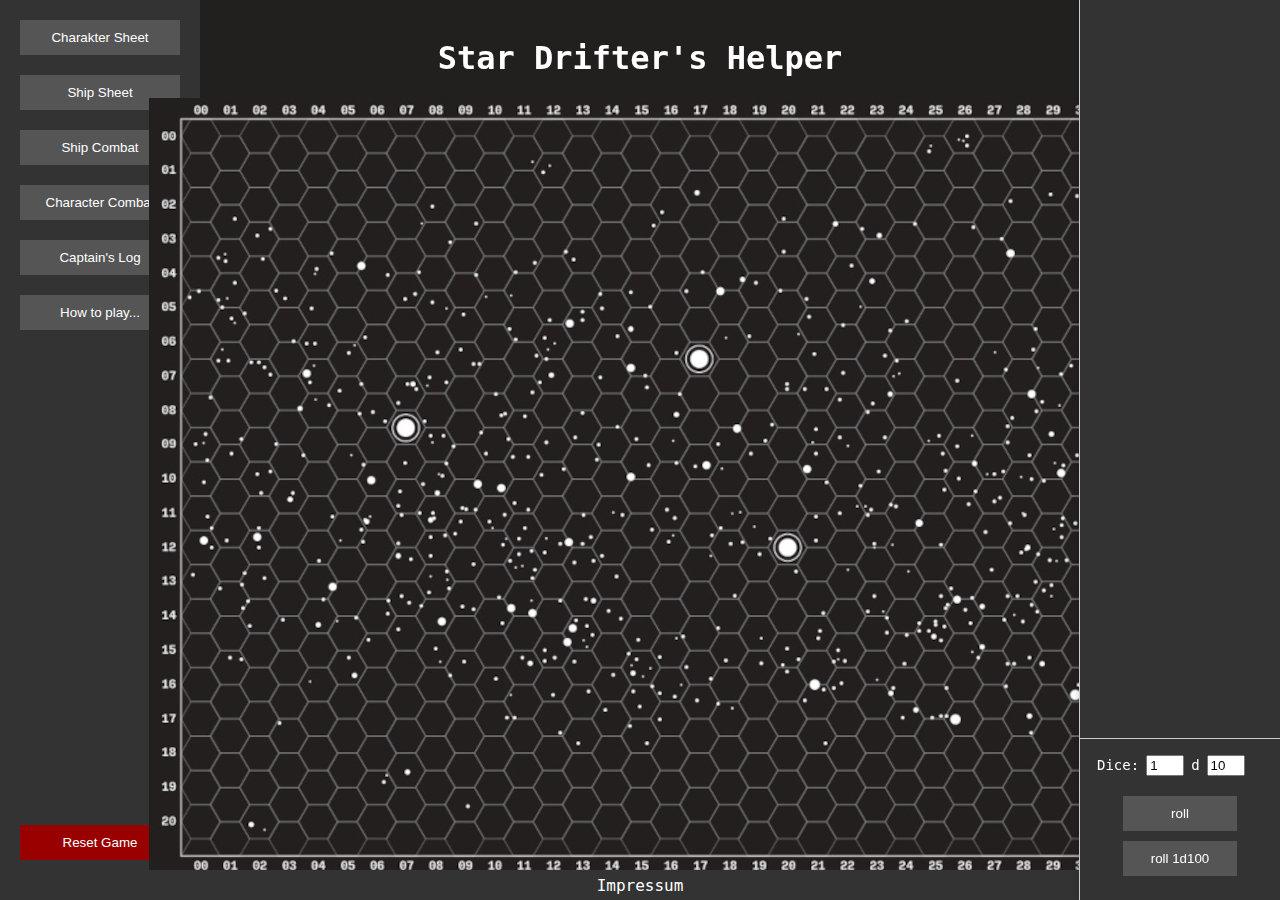
==== commit 55a78704: "clear localStorage button implemented" ====
--- a/index.html
+++ b/index.html
@@ -16,6 +16,9 @@
       </button>
       <button class="menu-btn" data-sheet="log">Captain's Log</button>
       <button class="menu-btn" data-sheet="tutorial">How to play...</button>
+      <div class="reset-btn-container">
+        <button class="reset-game-btn" id="resetGame">Reset Game</button>
+      </div>
     </div>
 
     <div id="charSheet" class="sheet-window">
@@ -134,11 +137,11 @@
     <div id="shipCombat" class="combatSheet">
       <!-- Inhalt für Ship Combat -->
       <div class="enemyShips"></div>
-      <button class="addCombatant" id="addEnemyShip">+ Enemy Ship</button>
+      <button class="addCombatant" id="addEnemyShip">Add Enemy Ship</button>
     </div>
     <div id="characterCombat" class="combatSheet">
       <div class="enemies"></div>
-      <button class="addCombatant" id="addEnemy">+ Enemy</button>
+      <button class="addCombatant" id="addEnemy">Add Enemy</button>
       <!-- Inhalt für Character Combat -->
     </div>
 
@@ -263,8 +266,10 @@
             value="10"
           />
         </div>
-        <button class="dice-btn" id="roll">roll</button>
-        <button class="dice-btn" id="rolld100">roll 1d100</button>
+        <div class="dicebuttons">
+          <button class="dice-btn" id="roll">roll</button>
+          <button class="dice-btn" id="rolld100">roll 1d100</button>
+        </div>
       </div>
     </div>
     <footer>
--- a/styles.css
+++ b/styles.css
@@ -231,22 +231,49 @@
         background-color: #333; /* Hintergrundfarbe der Menüleiste */
         padding: 20px;
         box-sizing: border-box;
+        display: flex;
+        flex-direction: column;
+        justify-content: flex-start;
       }
       
       .menu-btn {
         display: block;
         padding: 10px;
-        margin-bottom: 10px;
+        margin-bottom: 20px;
         color: white;
         background-color: #555;
         border: none;
-        width: 100%;
+        width: calc(100% - 0px); /* Zieht den doppelten Padding-Wert ab, um die tatsächliche Breite zu erhalten */
         box-sizing: border-box;
         cursor: pointer;
       }
       
       .menu-btn:hover {
         background-color: #777;
+      }
+
+      .reset-btn-container {
+        position: absolute;
+        bottom: 40px; /* Positioniert den Container am unteren Rand der Menüleiste */
+        width: calc(100% - 40px); /* Breite anpassen, um Padding zu berücksichtigen */
+      }
+
+      .reset-game-btn {
+        padding: 10px;
+        margin-top: 10px; /* Fügt oben einen Abstand hinzu */
+        background-color: #900; /* Hintergrundfarbe für die Reset-Schaltfläche */
+        color: white;
+        border: none;
+        width: 100%;
+        cursor: pointer;
+      }
+
+      .reset-game-btn:hover {
+        background-color: #d67272;
+      }
+      
+      .reset-game-btn:hover {
+        background-color: #b00;
       }
       
       .sheet-window {
@@ -759,11 +786,19 @@
         overflow-y: auto; /* Ermöglicht das Scrollen, wenn der Inhalt länger als der Bildschirm ist */
       }
       
+      .diceroller .dicebuttons {
+        display: flex;
+        flex-direction: column;
+        align-items: center;
+        padding: 5px;
+        box-sizing: border-box;
+      }
+      
       .diceinputs {
         display: flex;
         flex-direction: row;
         align-items: center;
-        padding: 20px;
+        padding: 10px;
         box-sizing: border-box;
       }
 
@@ -791,7 +826,7 @@
         color: white;
         background-color: #555;
         border: none;
-        width: 100%;
+        width: 60%;
         box-sizing: border-box;
         cursor: pointer;
       }
